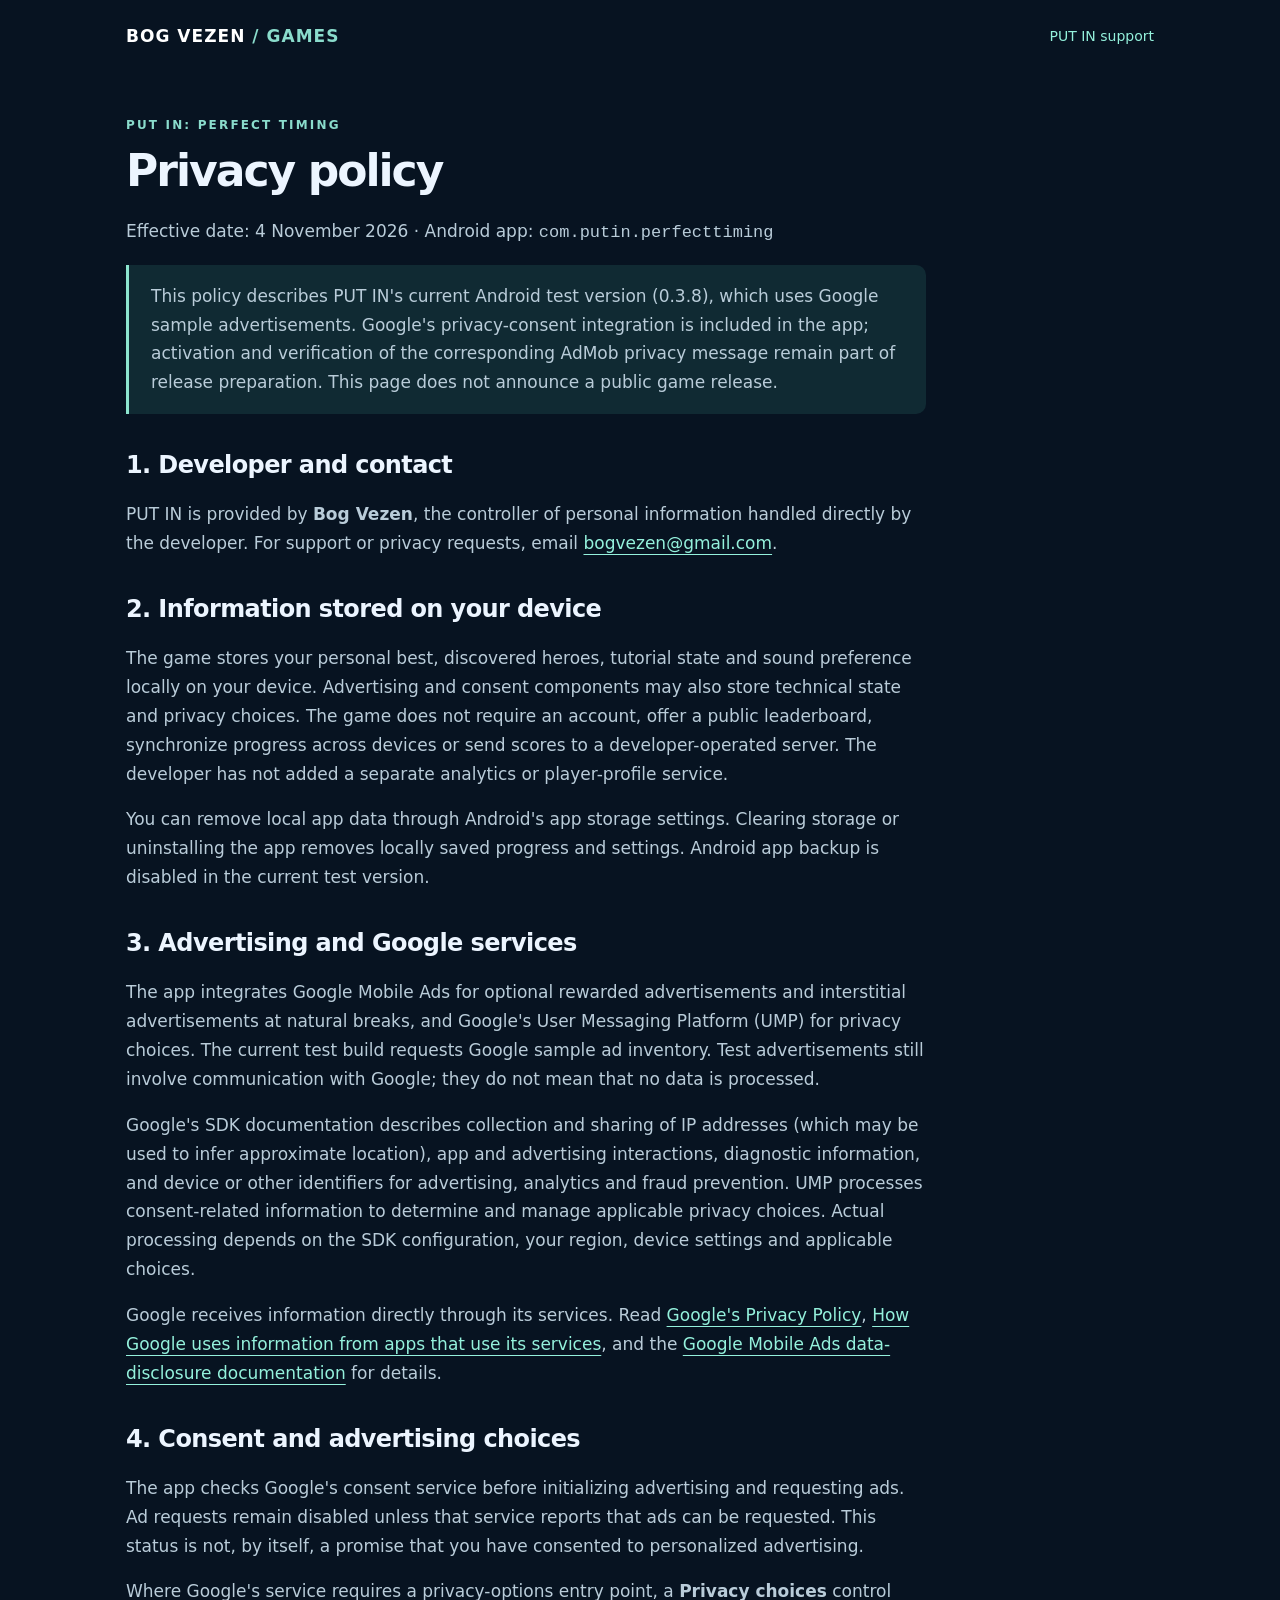
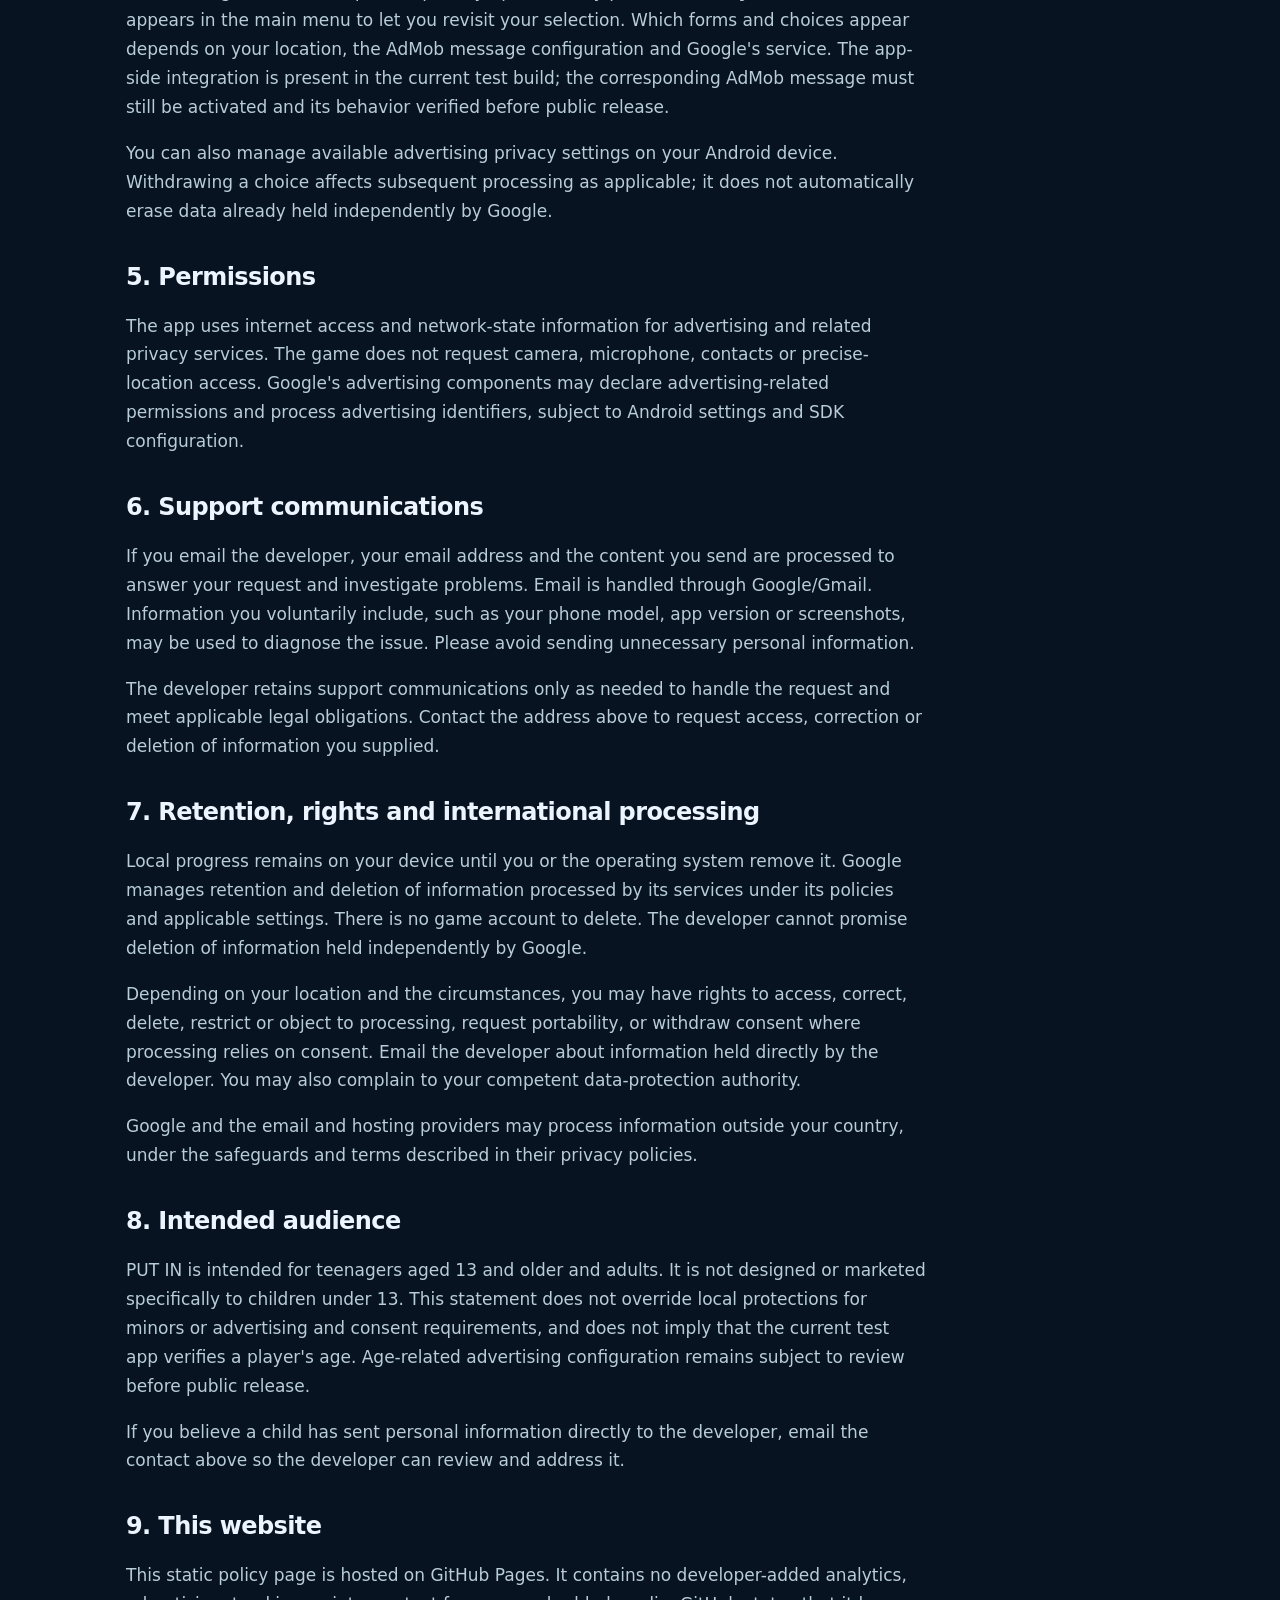
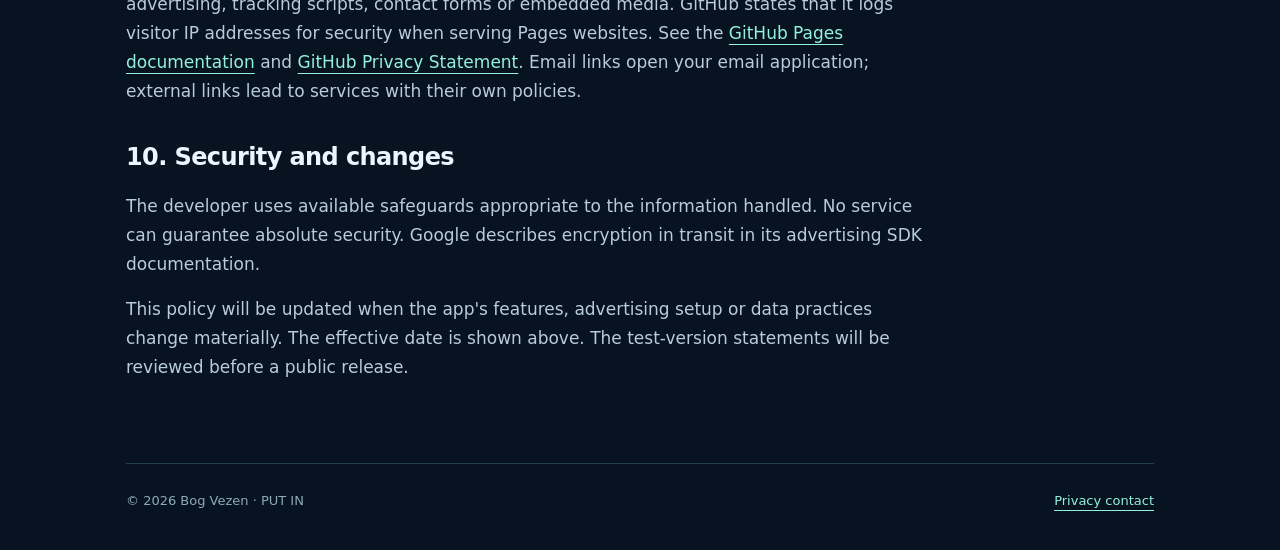
==== put-in-privacy.html @ 384d2e6e "Add PUT IN test-version privacy policy" ====
<!doctype html>
<html lang="en">
<head>
<meta charset="utf-8">
<meta name="viewport" content="width=device-width,initial-scale=1">
<meta name="theme-color" content="#071321">
<meta name="description" content="Privacy policy for PUT IN: Perfect Timing by Bog Vezen.">
<link rel="stylesheet" href="style.css">
<title>Privacy policy · PUT IN · Bog Vezen</title>
<style>code{overflow-wrap:anywhere}header{flex-wrap:wrap}.policy{overflow-wrap:anywhere}</style>
</head>
<body><div class="wrap">
<header><a class="brand" href="index.html">BOG VEZEN<span style="color:#8adccc"> / GAMES</span></a><nav aria-label="Main navigation"><a href="mailto:bogvezen@gmail.com?subject=PUT%20IN%20Support">PUT IN support</a></nav></header>
<main class="policy">
<p class="eyebrow">PUT IN: Perfect Timing</p>
<h1>Privacy policy</h1>
<p>Effective date: 4 November 2026 · Android app: <code>com.putin.perfecttiming</code></p>
<p class="notice">This policy describes PUT IN's current Android test version (0.3.8), which uses Google sample advertisements. Google's privacy-consent integration is included in the app; activation and verification of the corresponding AdMob privacy message remain part of release preparation. This page does not announce a public game release.</p>

<h2>1. Developer and contact</h2>
<p>PUT IN is provided by <strong>Bog Vezen</strong>, the controller of personal information handled directly by the developer. For support or privacy requests, email <a href="mailto:bogvezen@gmail.com">bogvezen@gmail.com</a>.</p>

<h2>2. Information stored on your device</h2>
<p>The game stores your personal best, discovered heroes, tutorial state and sound preference locally on your device. Advertising and consent components may also store technical state and privacy choices. The game does not require an account, offer a public leaderboard, synchronize progress across devices or send scores to a developer-operated server. The developer has not added a separate analytics or player-profile service.</p>
<p>You can remove local app data through Android's app storage settings. Clearing storage or uninstalling the app removes locally saved progress and settings. Android app backup is disabled in the current test version.</p>

<h2>3. Advertising and Google services</h2>
<p>The app integrates Google Mobile Ads for optional rewarded advertisements and interstitial advertisements at natural breaks, and Google's User Messaging Platform (UMP) for privacy choices. The current test build requests Google sample ad inventory. Test advertisements still involve communication with Google; they do not mean that no data is processed.</p>
<p>Google's SDK documentation describes collection and sharing of IP addresses (which may be used to infer approximate location), app and advertising interactions, diagnostic information, and device or other identifiers for advertising, analytics and fraud prevention. UMP processes consent-related information to determine and manage applicable privacy choices. Actual processing depends on the SDK configuration, your region, device settings and applicable choices.</p>
<p>Google receives information directly through its services. Read <a href="https://policies.google.com/privacy">Google's Privacy Policy</a>, <a href="https://policies.google.com/technologies/partner-sites">How Google uses information from apps that use its services</a>, and the <a href="https://developers.google.com/admob/android/privacy/play-data-disclosure">Google Mobile Ads data-disclosure documentation</a> for details.</p>

<h2>4. Consent and advertising choices</h2>
<p>The app checks Google's consent service before initializing advertising and requesting ads. Ad requests remain disabled unless that service reports that ads can be requested. This status is not, by itself, a promise that you have consented to personalized advertising.</p>
<p>Where Google's service requires a privacy-options entry point, a <strong>Privacy choices</strong> control appears in the main menu to let you revisit your selection. Which forms and choices appear depends on your location, the AdMob message configuration and Google's service. The app-side integration is present in the current test build; the corresponding AdMob message must still be activated and its behavior verified before public release.</p>
<p>You can also manage available advertising privacy settings on your Android device. Withdrawing a choice affects subsequent processing as applicable; it does not automatically erase data already held independently by Google.</p>

<h2>5. Permissions</h2>
<p>The app uses internet access and network-state information for advertising and related privacy services. The game does not request camera, microphone, contacts or precise-location access. Google's advertising components may declare advertising-related permissions and process advertising identifiers, subject to Android settings and SDK configuration.</p>

<h2>6. Support communications</h2>
<p>If you email the developer, your email address and the content you send are processed to answer your request and investigate problems. Email is handled through Google/Gmail. Information you voluntarily include, such as your phone model, app version or screenshots, may be used to diagnose the issue. Please avoid sending unnecessary personal information.</p>
<p>The developer retains support communications only as needed to handle the request and meet applicable legal obligations. Contact the address above to request access, correction or deletion of information you supplied.</p>

<h2>7. Retention, rights and international processing</h2>
<p>Local progress remains on your device until you or the operating system remove it. Google manages retention and deletion of information processed by its services under its policies and applicable settings. There is no game account to delete. The developer cannot promise deletion of information held independently by Google.</p>
<p>Depending on your location and the circumstances, you may have rights to access, correct, delete, restrict or object to processing, request portability, or withdraw consent where processing relies on consent. Email the developer about information held directly by the developer. You may also complain to your competent data-protection authority.</p>
<p>Google and the email and hosting providers may process information outside your country, under the safeguards and terms described in their privacy policies.</p>

<h2>8. Intended audience</h2>
<p>PUT IN is intended for teenagers aged 13 and older and adults. It is not designed or marketed specifically to children under 13. This statement does not override local protections for minors or advertising and consent requirements, and does not imply that the current test app verifies a player's age. Age-related advertising configuration remains subject to review before public release.</p>
<p>If you believe a child has sent personal information directly to the developer, email the contact above so the developer can review and address it.</p>

<h2>9. This website</h2>
<p>This static policy page is hosted on GitHub Pages. It contains no developer-added analytics, advertising, tracking scripts, contact forms or embedded media. GitHub states that it logs visitor IP addresses for security when serving Pages websites. See the <a href="https://docs.github.com/en/pages/getting-started-with-github-pages/what-is-github-pages#data-collection">GitHub Pages documentation</a> and <a href="https://docs.github.com/en/site-policy/privacy-policies/github-general-privacy-statement">GitHub Privacy Statement</a>. Email links open your email application; external links lead to services with their own policies.</p>

<h2>10. Security and changes</h2>
<p>The developer uses available safeguards appropriate to the information handled. No service can guarantee absolute security. Google describes encryption in transit in its advertising SDK documentation.</p>
<p>This policy will be updated when the app's features, advertising setup or data practices change materially. The effective date is shown above. The test-version statements will be reviewed before a public release.</p>
</main>
<footer><span>© 2026 Bog Vezen · PUT IN</span><a href="mailto:bogvezen@gmail.com?subject=PUT%20IN%20Privacy">Privacy contact</a></footer>
</div></body></html>
---- style.css ----
*{box-sizing:border-box}html{scroll-behavior:smooth}body{margin:0;background:#071321;color:#ecf5ff;font:17px/1.7 system-ui,-apple-system,BlinkMacSystemFont,"Segoe UI",sans-serif}a{color:#94f1dc;text-underline-offset:5px}a:focus-visible{outline:3px solid #f5cd8e;outline-offset:6px}.wrap{max-width:1080px;margin:auto;padding:0 26px}header{display:flex;justify-content:space-between;gap:20px;align-items:center;padding:22px 0}header a{text-decoration:none}nav{display:flex;gap:24px;font-size:14px}.brand{color:#fff;font-weight:750;letter-spacing:.06em}.hero{padding:20px 0 60px}.banner{width:100%;height:auto;border:1px solid #254453;border-radius:18px;display:block}.eyebrow{color:#8adccc;text-transform:uppercase;font-size:12px;letter-spacing:.18em;font-weight:700}.intro{display:grid;grid-template-columns:1.2fr 1fr;gap:52px;align-items:start;padding:32px 0 0}h1{font-size:clamp(36px,5vw,62px);line-height:1.08;letter-spacing:-.045em;margin:12px 0 22px}h2{font-size:30px;line-height:1.25;letter-spacing:-.025em;margin:12px 0 20px}p{color:#b9ccd9}.button{display:inline-block;text-decoration:none;background:#96f2d9;color:#082322;border-radius:10px;padding:11px 20px;font-weight:700}.note{font-size:13px;color:#8faaba}.section{padding:50px 0;border-top:1px solid #23404e}.screens{display:grid;grid-template-columns:repeat(3,1fr);gap:22px}.screens img{width:100%;height:auto;display:block;border-radius:14px;border:1px solid #365365}.screens figure{margin:0}.screens figcaption{color:#9eb8c9;font-size:13px;margin-top:10px}.support{display:grid;grid-template-columns:1fr 1fr;gap:52px}.support ol{padding-left:22px;color:#b9ccd9}.pill{border:1px solid #3c675f;color:#a4f7dd;border-radius:99px;display:inline-block;padding:3px 13px;font-size:12px}footer{border-top:1px solid #23404e;padding:26px 0 40px;color:#8faaba;font-size:13px;display:flex;justify-content:space-between;gap:20px}.policy{max-width:800px;padding-top:30px;padding-bottom:64px}.policy h1{font-size:44px}.policy h2{font-size:24px;margin-top:36px}.notice{padding:17px 22px;border-left:3px solid #8de5cf;background:#102a33;border-radius:0 10px 10px 0}.policy li{color:#b9ccd9}@media(max-width:650px){.wrap{padding:0 18px}header{align-items:flex-start}nav{gap:14px;font-size:12px}.intro,.support{grid-template-columns:1fr;gap:10px}.screens{gap:10px}.screens figcaption{font-size:11px}.section{padding:32px 0}.hero{padding-bottom:36px}footer{flex-direction:column;gap:6px}.policy h1{font-size:36px}}
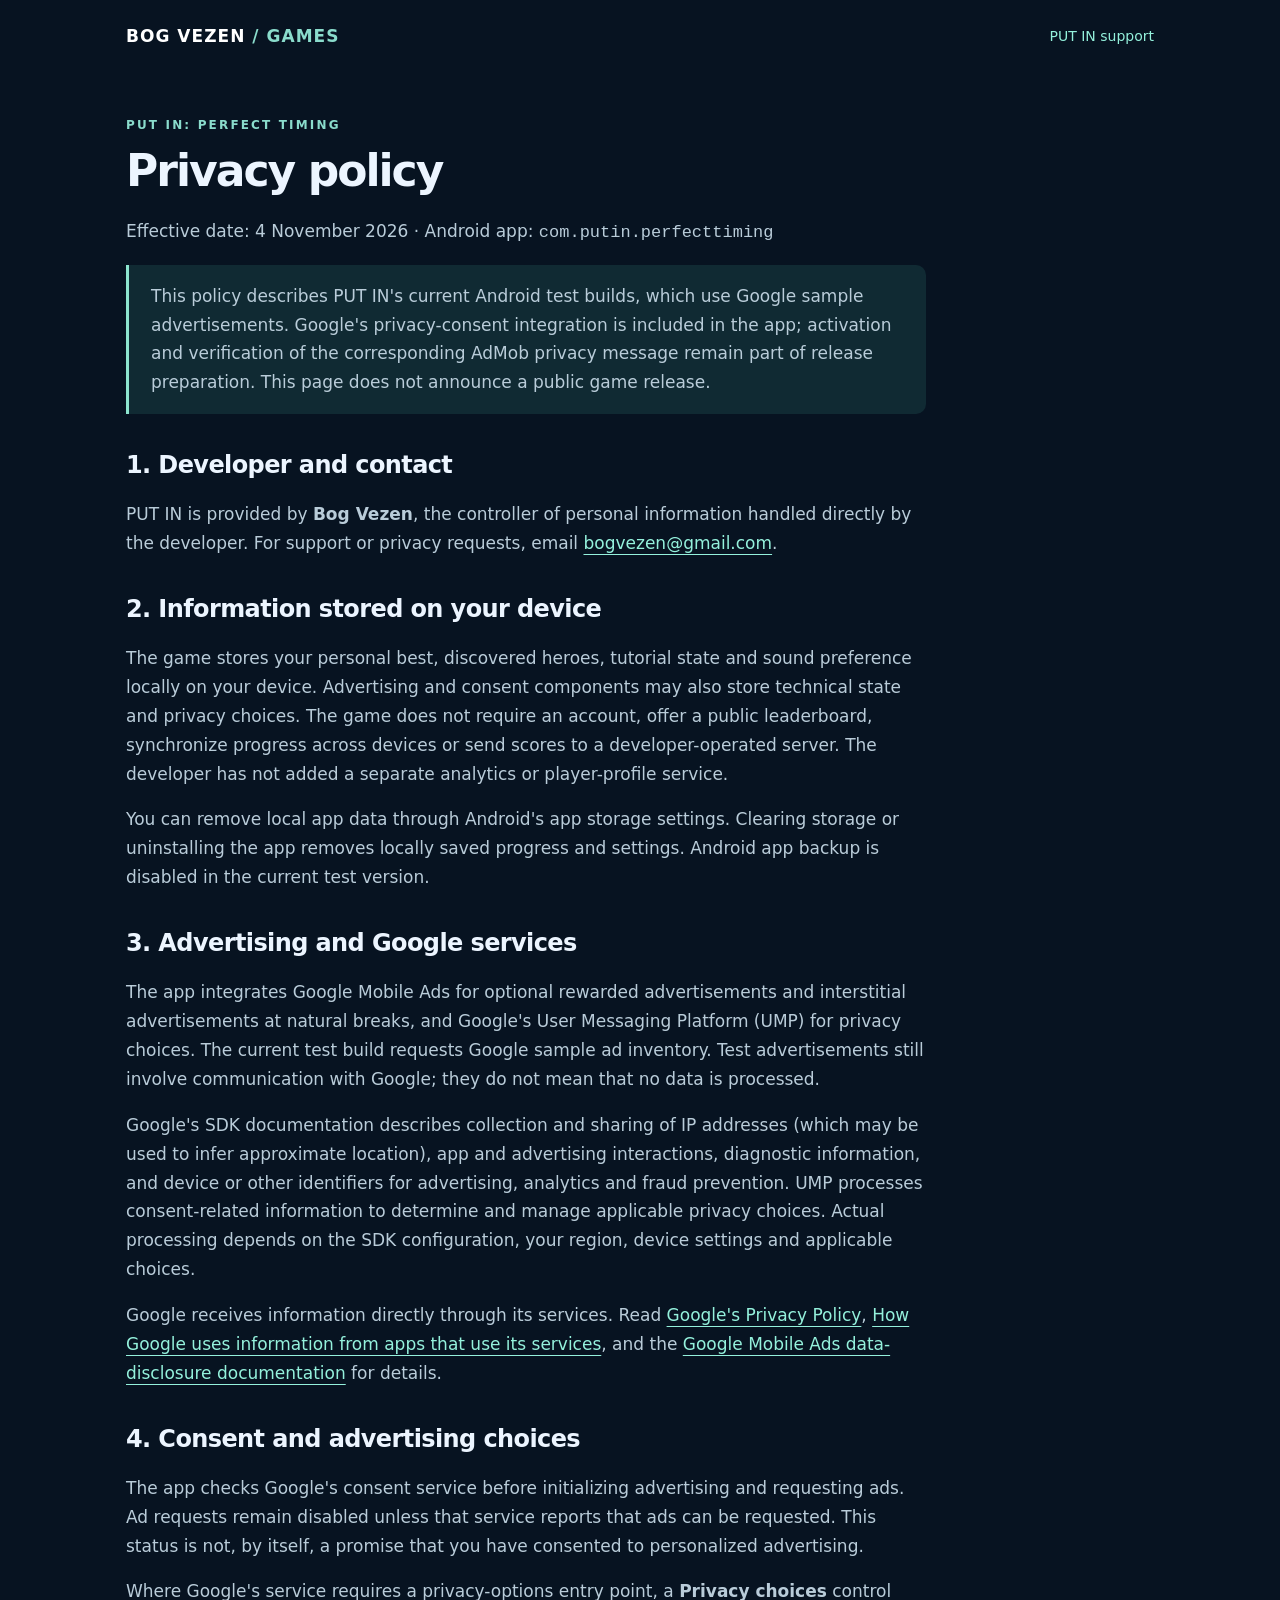
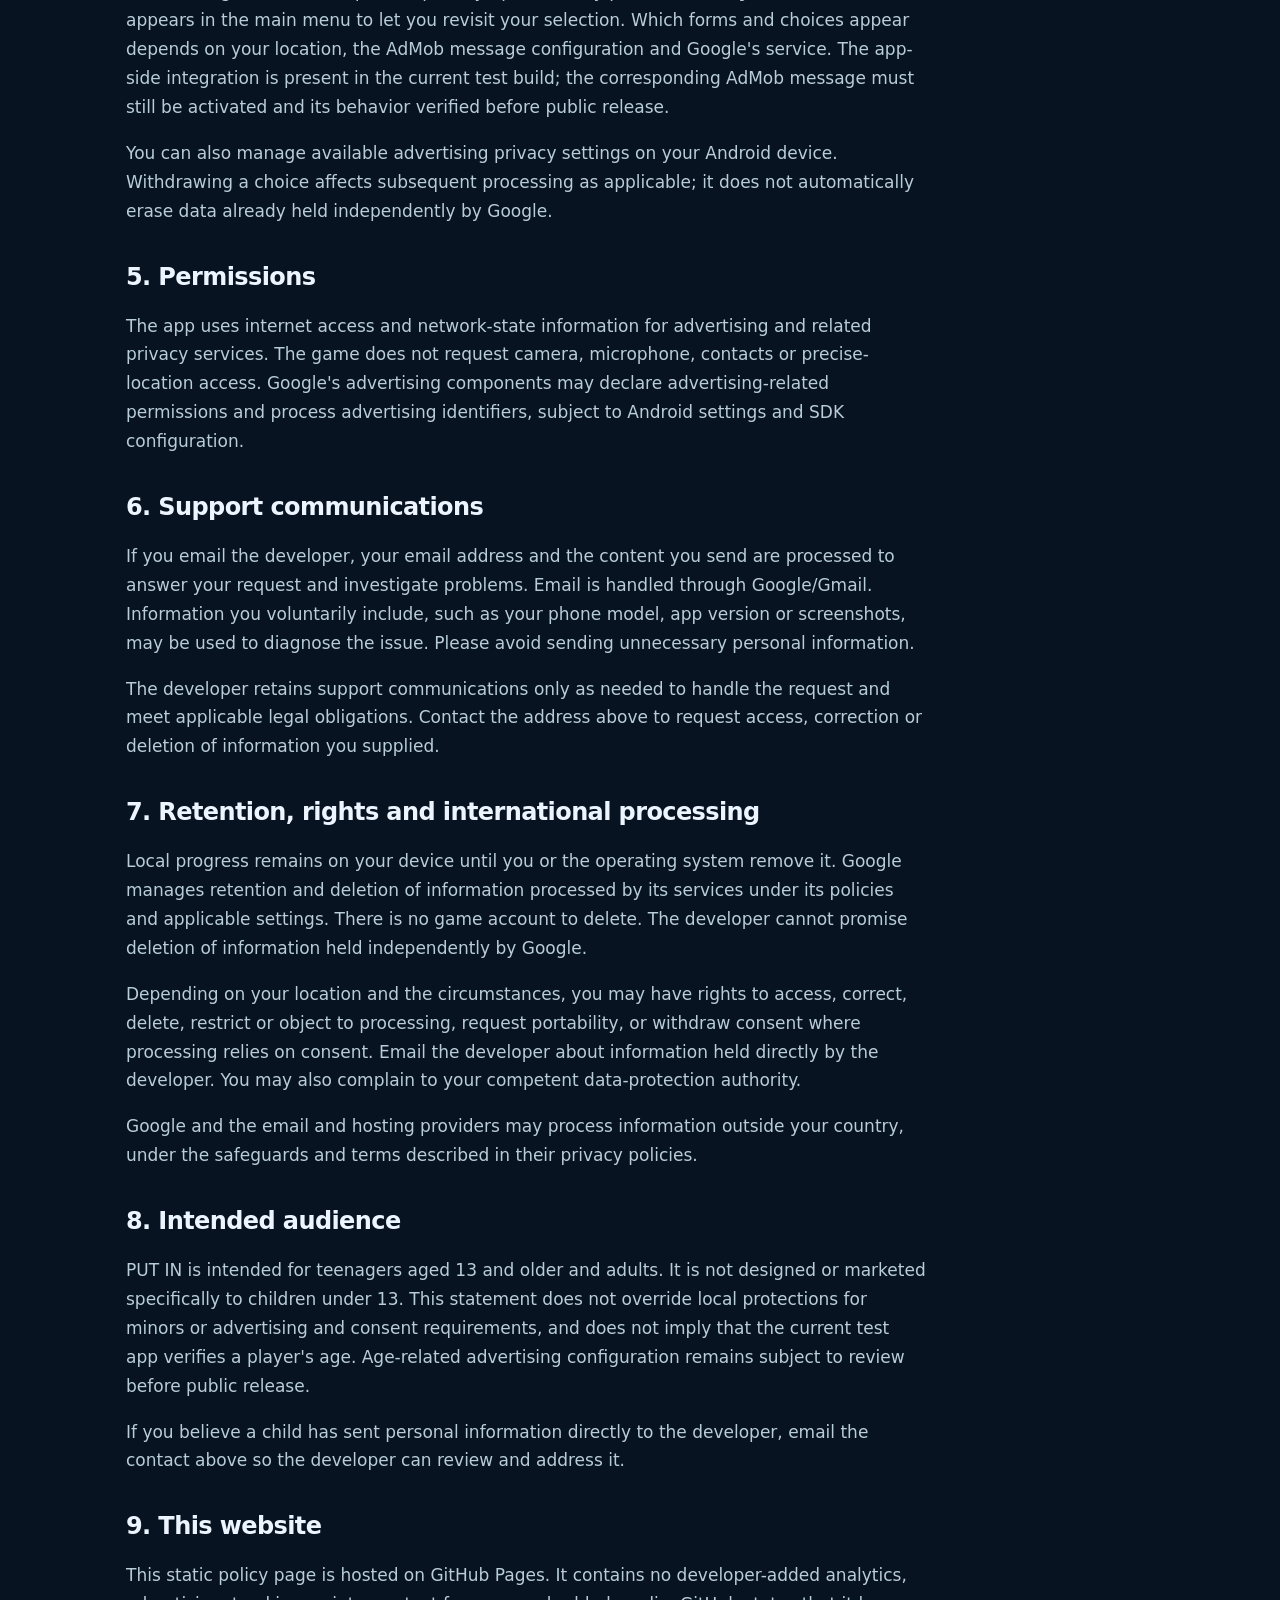
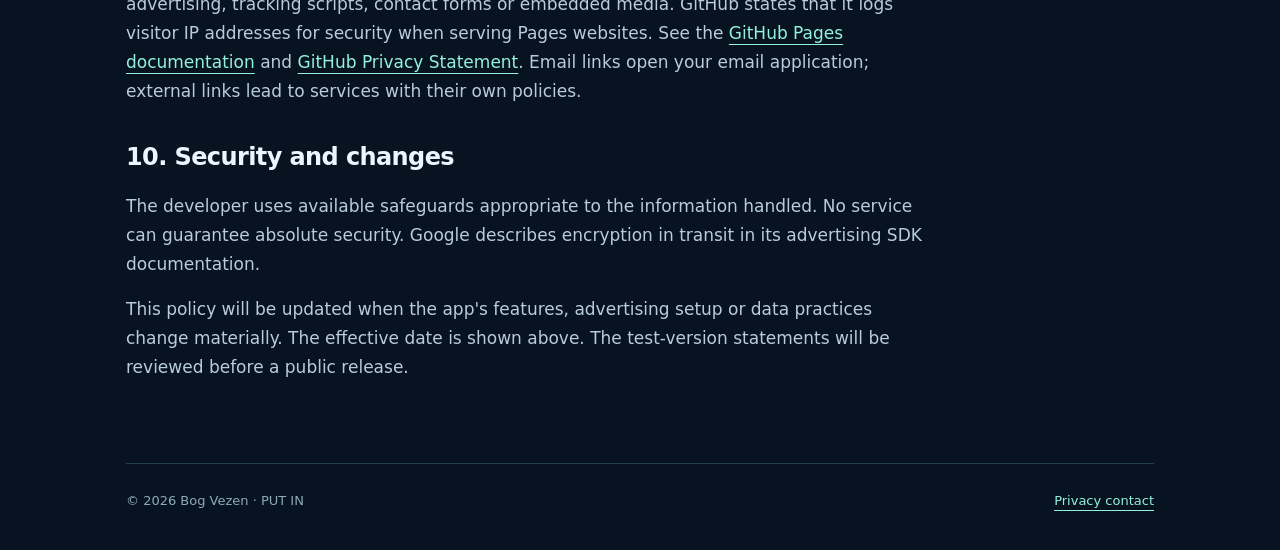
==== commit deac710f: "Keep test privacy disclosure applicable to policy-link update" ====
--- a/put-in-privacy.html
+++ b/put-in-privacy.html
@@ -15,7 +15,7 @@
 <p class="eyebrow">PUT IN: Perfect Timing</p>
 <h1>Privacy policy</h1>
 <p>Effective date: 4 November 2026 · Android app: <code>com.putin.perfecttiming</code></p>
-<p class="notice">This policy describes PUT IN's current Android test version (0.3.8), which uses Google sample advertisements. Google's privacy-consent integration is included in the app; activation and verification of the corresponding AdMob privacy message remain part of release preparation. This page does not announce a public game release.</p>
+<p class="notice">This policy describes PUT IN's current Android test builds, which use Google sample advertisements. Google's privacy-consent integration is included in the app; activation and verification of the corresponding AdMob privacy message remain part of release preparation. This page does not announce a public game release.</p>
 
 <h2>1. Developer and contact</h2>
 <p>PUT IN is provided by <strong>Bog Vezen</strong>, the controller of personal information handled directly by the developer. For support or privacy requests, email <a href="mailto:bogvezen@gmail.com">bogvezen@gmail.com</a>.</p>
